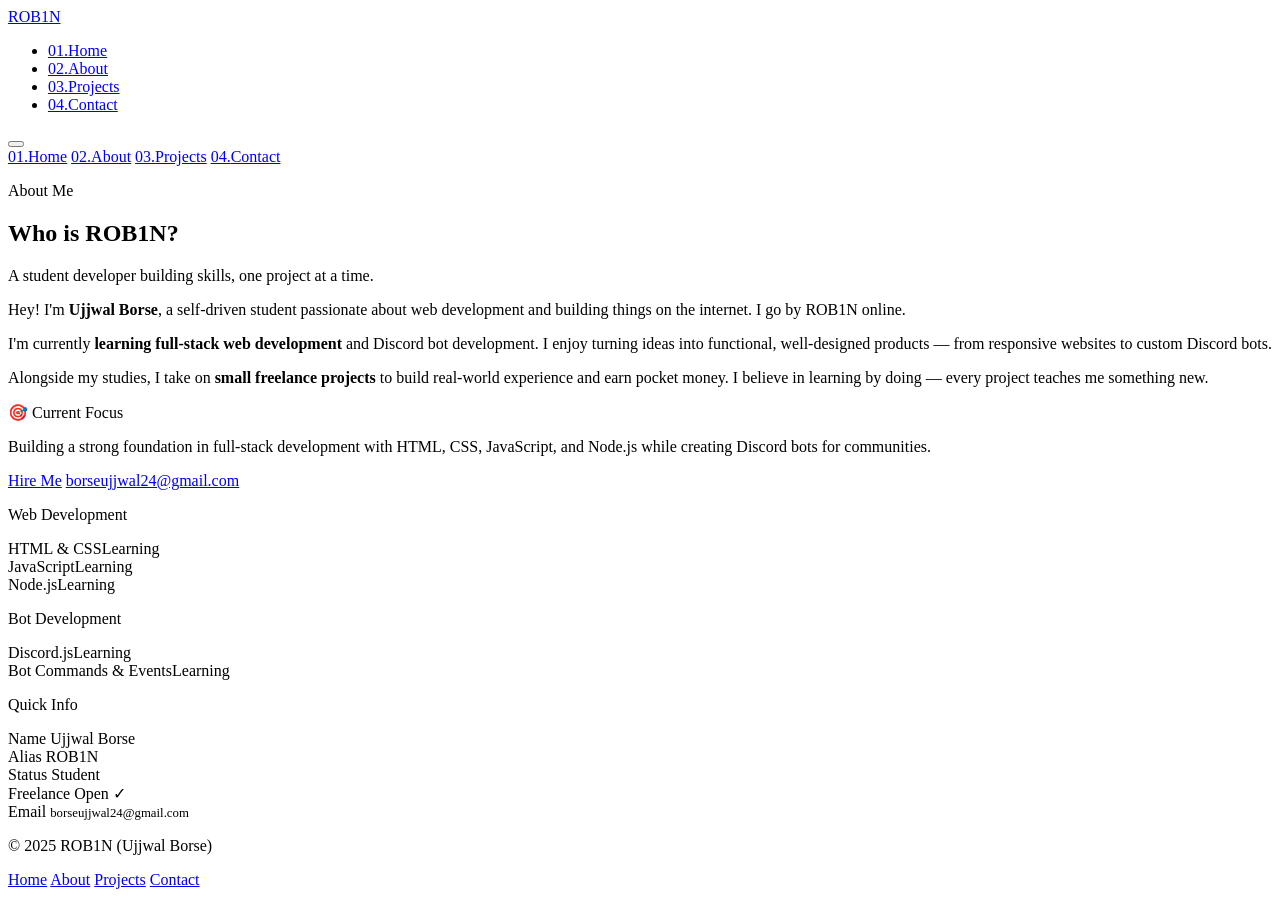
==== about.html @ 7a42dc12 "Add files via upload" ====
<!DOCTYPE html>
<html lang="en">
<head>
  <meta charset="UTF-8" />
  <meta name="viewport" content="width=device-width, initial-scale=1.0" />
  <meta name="description" content="About ROB1N — Ujjwal Borse, student learning full-stack web development and Discord bot development." />
  <title>About — ROB1N</title>

  <link rel="icon" type="image/svg+xml" href="data:image/svg+xml,<svg xmlns='http://www.w3.org/2000/svg' viewBox='0 0 32 32'><rect width='32' height='32' rx='6' fill='%23050810'/><text x='50%25' y='54%25' dominant-baseline='middle' text-anchor='middle' font-size='18' font-family='monospace' fill='%2300f5c4'>R</text></svg>" />

  <link rel="stylesheet" href="../css/index.css" />
  <link rel="stylesheet" href="../css/about.css" />
</head>
<body>

  <!-- Navigation -->
  <nav class="nav" role="navigation" aria-label="Main navigation">
    <div class="nav-inner">
      <a href="index.html" class="nav-logo" aria-label="ROB1N Home">ROB1N</a>
      <ul class="nav-links" role="list">
        <li><a href="home.html"     class="nav-link"><span class="num">01.</span>Home</a></li>
        <li><a href="about.html"    class="nav-link active"><span class="num">02.</span>About</a></li>
        <li><a href="projects.html" class="nav-link"><span class="num">03.</span>Projects</a></li>
        <li><a href="contact.html"  class="nav-link"><span class="num">04.</span>Contact</a></li>
      </ul>
      <button class="nav-toggle" aria-label="Toggle navigation" aria-expanded="false">
        <span></span><span></span><span></span>
      </button>
    </div>
  </nav>

  <div class="nav-mobile">
    <a href="home.html"     class="nav-link"><span class="num">01.</span>Home</a>
    <a href="about.html"    class="nav-link active"><span class="num">02.</span>About</a>
    <a href="projects.html" class="nav-link"><span class="num">03.</span>Projects</a>
    <a href="contact.html"  class="nav-link"><span class="num">04.</span>Contact</a>
  </div>

  <!-- Page -->
  <div class="page-wrapper">
    <section id="about" class="section">
      <div class="container">

        <div class="animate-up delay-1">
          <p class="section-label">About Me</p>
          <h1 class="section-title">Who is ROB1N?</h1>
          <p class="section-subtitle">A student developer building skills, one project at a time.</p>
        </div>

        <div class="about-grid">

          <!-- Left: Bio -->
          <div class="about-bio animate-up delay-2">
            <p>
              Hey! I'm <strong>Ujjwal Borse</strong>, a self-driven student passionate about web development
              and building things on the internet. I go by <span class="highlight">ROB1N</span> online.
            </p>
            <p>
              I'm currently <strong>learning full-stack web development</strong> and
              <span class="highlight-purple">Discord bot development</span>. I enjoy turning ideas into
              functional, well-designed products — from responsive websites to custom Discord bots.
            </p>
            <p>
              Alongside my studies, I take on <strong>small freelance projects</strong> to build
              real-world experience and earn pocket money. I believe in learning by doing — every
              project teaches me something new.
            </p>

            <div class="about-focus">
              <p class="focus-label">🎯 Current Focus</p>
              <p class="focus-text">
                Building a strong foundation in full-stack development with HTML, CSS, JavaScript,
                and Node.js while creating Discord bots for communities.
              </p>
            </div>

            <div class="about-cta">
              <a href="contact.html" class="btn btn-primary">Hire Me</a>
              <a href="mailto:borseujjwal24@gmail.com" class="btn btn-outline">
                borseujjwal24@gmail.com
              </a>
            </div>
          </div>

          <!-- Right: Skills + Info -->
          <div class="about-right animate-up delay-3">

            <div class="skills-block">
              <p class="skills-block-title">Web Development</p>
              <div class="skills-list" style="flex-direction:column;gap:14px;">
                <div class="skill-item">
                  <div class="skill-row"><span class="skill-name">HTML & CSS</span><span class="skill-level">Learning</span></div>
                  <div class="skill-bar-track"><div class="skill-bar-fill" style="--w:75%" data-width="75"></div></div>
                </div>
                <div class="skill-item">
                  <div class="skill-row"><span class="skill-name">JavaScript</span><span class="skill-level">Learning</span></div>
                  <div class="skill-bar-track"><div class="skill-bar-fill" style="--w:60%" data-width="60"></div></div>
                </div>
                <div class="skill-item">
                  <div class="skill-row"><span class="skill-name">Node.js</span><span class="skill-level">Learning</span></div>
                  <div class="skill-bar-track"><div class="skill-bar-fill" style="--w:50%" data-width="50"></div></div>
                </div>
              </div>
            </div>

            <div class="skills-block">
              <p class="skills-block-title">Bot Development</p>
              <div class="skills-list" style="flex-direction:column;gap:14px;">
                <div class="skill-item">
                  <div class="skill-row"><span class="skill-name">Discord.js</span><span class="skill-level">Learning</span></div>
                  <div class="skill-bar-track"><div class="skill-bar-fill purple" style="--w:65%" data-width="65"></div></div>
                </div>
                <div class="skill-item">
                  <div class="skill-row"><span class="skill-name">Bot Commands & Events</span><span class="skill-level">Learning</span></div>
                  <div class="skill-bar-track"><div class="skill-bar-fill purple" style="--w:55%" data-width="55"></div></div>
                </div>
              </div>
            </div>

            <div class="skills-block">
              <p class="skills-block-title">Quick Info</p>
              <div class="info-list">
                <div class="info-row">
                  <span class="info-label">Name</span>
                  <span class="info-value">Ujjwal Borse</span>
                </div>
                <div class="info-row">
                  <span class="info-label">Alias</span>
                  <span class="info-value accent">ROB1N</span>
                </div>
                <div class="info-row">
                  <span class="info-label">Status</span>
                  <span class="info-value">Student</span>
                </div>
                <div class="info-row">
                  <span class="info-label">Freelance</span>
                  <span class="info-value accent">Open ✓</span>
                </div>
                <div class="info-row">
                  <span class="info-label">Email</span>
                  <span class="info-value" style="font-size:0.8rem;">borseujjwal24@gmail.com</span>
                </div>
              </div>
            </div>

          </div>
        </div>
      </div>
    </section>

    <!-- Footer -->
    <footer class="site-footer">
      <div class="container">
        <div class="footer-inner">
          <p class="footer-copy">© 2025 <span>ROB1N</span> (Ujjwal Borse)</p>
          <nav class="footer-links">
            <a href="home.html"     class="footer-link">Home</a>
            <a href="about.html"    class="footer-link">About</a>
            <a href="projects.html" class="footer-link">Projects</a>
            <a href="contact.html"  class="footer-link">Contact</a>
          </nav>
        </div>
      </div>
    </footer>
  </div>

  <script src="../js/index.js"></script>
  <script src="../js/about.js"></script>
</body>
</html>
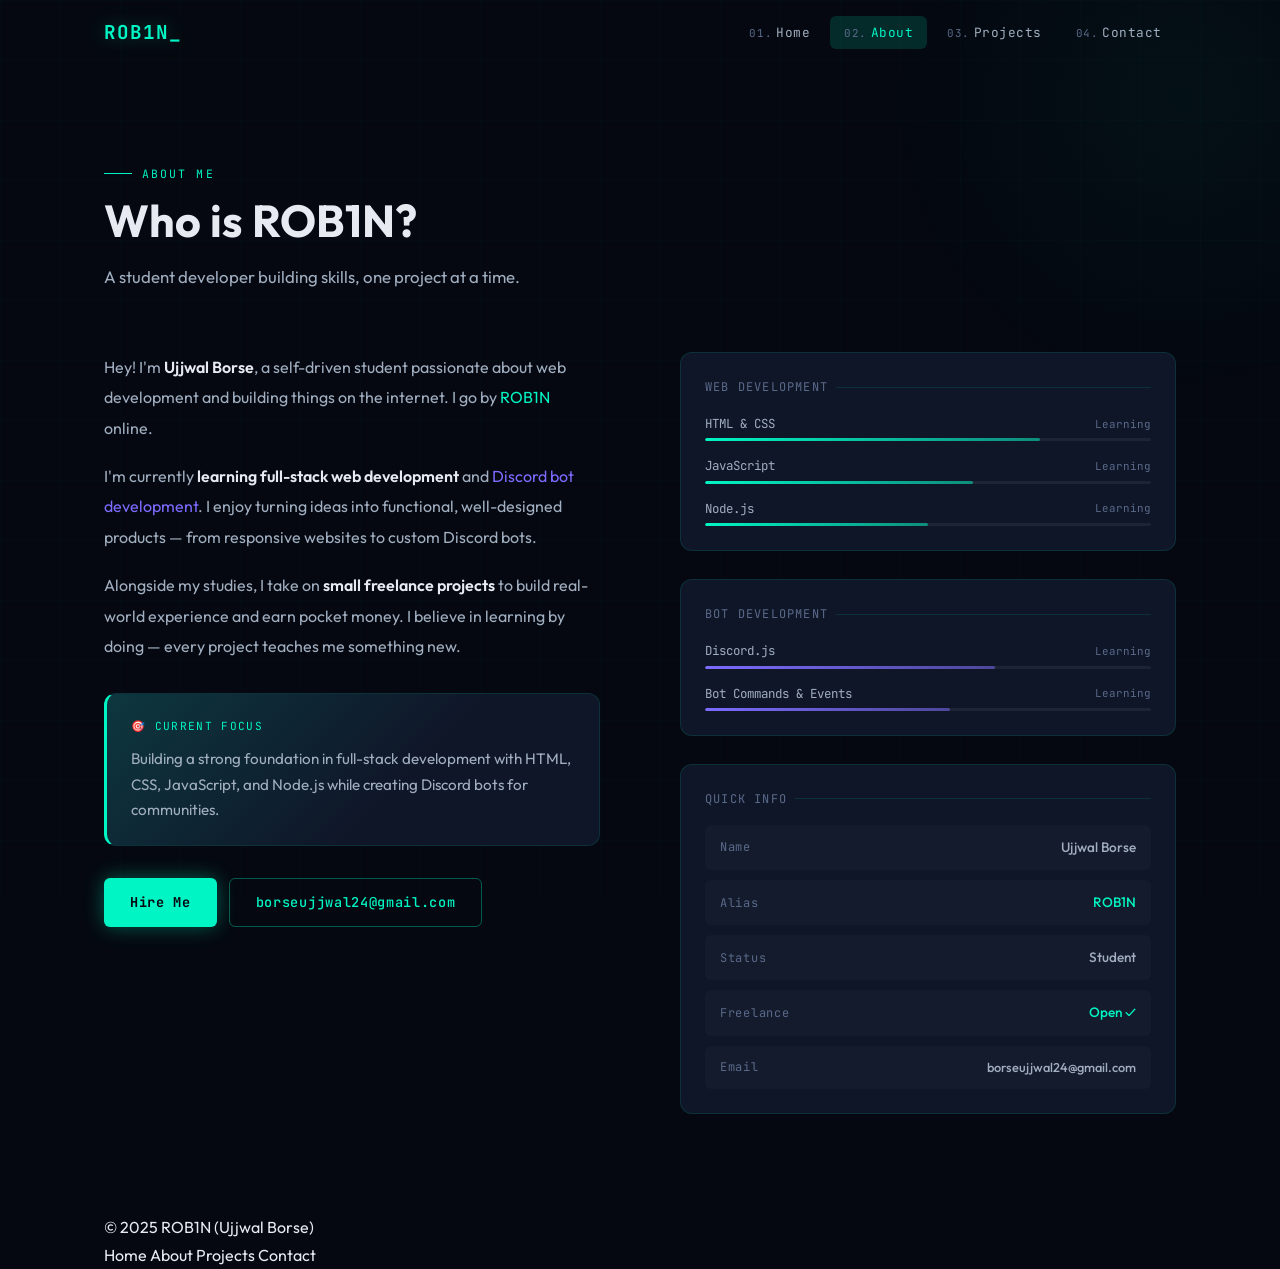
==== commit e64186bb: "Update about.html" ====
--- a/about.html
+++ b/about.html
@@ -8,8 +8,8 @@
 
   <link rel="icon" type="image/svg+xml" href="data:image/svg+xml,<svg xmlns='http://www.w3.org/2000/svg' viewBox='0 0 32 32'><rect width='32' height='32' rx='6' fill='%23050810'/><text x='50%25' y='54%25' dominant-baseline='middle' text-anchor='middle' font-size='18' font-family='monospace' fill='%2300f5c4'>R</text></svg>" />
 
-  <link rel="stylesheet" href="../css/index.css" />
-  <link rel="stylesheet" href="../css/about.css" />
+  <link rel="stylesheet" href="index.css" />
+  <link rel="stylesheet" href="about.css" />
 </head>
 <body>
 
@@ -164,7 +164,7 @@
     </footer>
   </div>
 
-  <script src="../js/index.js"></script>
-  <script src="../js/about.js"></script>
+  <script src="index.js"></script>
+  <script src="about.js"></script>
 </body>
 </html>
--- a/index.css
+++ b/index.css
@@ -0,0 +1,498 @@
+/* ================================================
+   WEBDEVROB1N — Global Styles (index.css)
+   ================================================ */
+
+@import url('https://fonts.googleapis.com/css2?family=JetBrains+Mono:wght@300;400;500;600;700&family=Outfit:wght@300;400;500;600;700&display=swap');
+
+/* ── Design Tokens ── */
+:root {
+  --bg-primary:    #050810;
+  --bg-secondary:  #0b1020;
+  --bg-card:       #0f1628;
+  --bg-card-hover: #141d35;
+  --border:        rgba(0, 245, 196, 0.12);
+  --border-hover:  rgba(0, 245, 196, 0.35);
+
+  --accent:        #00f5c4;
+  --accent-dim:    rgba(0, 245, 196, 0.15);
+  --accent-glow:   rgba(0, 245, 196, 0.35);
+  --purple:        #7c6bff;
+  --purple-dim:    rgba(124, 107, 255, 0.15);
+
+  --text-primary:  #e8eaf2;
+  --text-secondary:#a0aec0;
+  --text-muted:    #5a6a8a;
+
+  --font-mono:     'JetBrains Mono', monospace;
+  --font-body:     'Outfit', sans-serif;
+
+  --radius-sm:     6px;
+  --radius-md:     12px;
+  --radius-lg:     20px;
+
+  --shadow-glow:   0 0 30px rgba(0, 245, 196, 0.12);
+  --shadow-card:   0 4px 24px rgba(0, 0, 0, 0.4);
+  --shadow-hover:  0 8px 40px rgba(0, 245, 196, 0.15);
+
+  --transition:    all 0.3s cubic-bezier(0.4, 0, 0.2, 1);
+  --transition-fast: all 0.15s ease;
+}
+
+/* ── Reset ── */
+*, *::before, *::after {
+  box-sizing: border-box;
+  margin: 0;
+  padding: 0;
+}
+
+html {
+  scroll-behavior: smooth;
+  font-size: 16px;
+}
+
+body {
+  background-color: var(--bg-primary);
+  color: var(--text-primary);
+  font-family: var(--font-body);
+  font-weight: 400;
+  line-height: 1.7;
+  min-height: 100vh;
+  overflow-x: hidden;
+}
+
+/* Subtle grid bg texture */
+body::before {
+  content: '';
+  position: fixed;
+  inset: 0;
+  background-image:
+    linear-gradient(rgba(0, 245, 196, 0.02) 1px, transparent 1px),
+    linear-gradient(90deg, rgba(0, 245, 196, 0.02) 1px, transparent 1px);
+  background-size: 60px 60px;
+  pointer-events: none;
+  z-index: 0;
+}
+
+/* Ambient glow blobs */
+body::after {
+  content: '';
+  position: fixed;
+  top: -200px;
+  right: -200px;
+  width: 600px;
+  height: 600px;
+  background: radial-gradient(circle, rgba(0, 245, 196, 0.04) 0%, transparent 70%);
+  pointer-events: none;
+  z-index: 0;
+}
+
+a {
+  color: inherit;
+  text-decoration: none;
+}
+
+img {
+  max-width: 100%;
+  display: block;
+}
+
+ul, ol {
+  list-style: none;
+}
+
+/* ── Scrollbar ── */
+::-webkit-scrollbar {
+  width: 6px;
+}
+::-webkit-scrollbar-track {
+  background: var(--bg-primary);
+}
+::-webkit-scrollbar-thumb {
+  background: var(--border-hover);
+  border-radius: 3px;
+}
+::-webkit-scrollbar-thumb:hover {
+  background: var(--accent);
+}
+
+/* ── Typography helpers ── */
+.mono {
+  font-family: var(--font-mono);
+}
+
+.text-accent {
+  color: var(--accent);
+}
+
+.text-purple {
+  color: var(--purple);
+}
+
+.text-muted {
+  color: var(--text-muted);
+}
+
+/* ── Container ── */
+.container {
+  width: 100%;
+  max-width: 1120px;
+  margin: 0 auto;
+  padding: 0 24px;
+}
+
+/* ── Section base ── */
+.section {
+  position: relative;
+  z-index: 1;
+  padding: 100px 0;
+}
+
+.section-label {
+  font-family: var(--font-mono);
+  font-size: 0.72rem;
+  letter-spacing: 0.18em;
+  text-transform: uppercase;
+  color: var(--accent);
+  margin-bottom: 10px;
+  display: flex;
+  align-items: center;
+  gap: 10px;
+}
+
+.section-label::before {
+  content: '';
+  display: inline-block;
+  width: 28px;
+  height: 1px;
+  background: var(--accent);
+}
+
+.section-title {
+  font-family: var(--font-body);
+  font-size: clamp(2rem, 4vw, 2.8rem);
+  font-weight: 700;
+  color: var(--text-primary);
+  line-height: 1.2;
+  margin-bottom: 16px;
+}
+
+.section-subtitle {
+  color: var(--text-secondary);
+  font-size: 1.05rem;
+  max-width: 520px;
+}
+
+/* ── Buttons ── */
+.btn {
+  display: inline-flex;
+  align-items: center;
+  gap: 8px;
+  padding: 12px 26px;
+  border-radius: var(--radius-sm);
+  font-family: var(--font-mono);
+  font-size: 0.85rem;
+  font-weight: 500;
+  letter-spacing: 0.05em;
+  border: none;
+  cursor: pointer;
+  transition: var(--transition);
+  position: relative;
+  overflow: hidden;
+}
+
+.btn::before {
+  content: '';
+  position: absolute;
+  inset: 0;
+  background: rgba(255,255,255,0.08);
+  opacity: 0;
+  transition: var(--transition-fast);
+}
+
+.btn:hover::before {
+  opacity: 1;
+}
+
+.btn-primary {
+  background: var(--accent);
+  color: var(--bg-primary);
+  font-weight: 700;
+  box-shadow: 0 0 20px var(--accent-glow);
+}
+
+.btn-primary:hover {
+  box-shadow: 0 0 35px var(--accent-glow), 0 4px 20px rgba(0, 245, 196, 0.3);
+  transform: translateY(-2px);
+}
+
+.btn-outline {
+  background: transparent;
+  color: var(--accent);
+  border: 1px solid var(--border-hover);
+}
+
+.btn-outline:hover {
+  border-color: var(--accent);
+  background: var(--accent-dim);
+  transform: translateY(-2px);
+}
+
+/* ── Card base ── */
+.card {
+  background: var(--bg-card);
+  border: 1px solid var(--border);
+  border-radius: var(--radius-md);
+  padding: 28px;
+  transition: var(--transition);
+}
+
+.card:hover {
+  border-color: var(--border-hover);
+  background: var(--bg-card-hover);
+  box-shadow: var(--shadow-hover);
+  transform: translateY(-3px);
+}
+
+/* ── Navigation ── */
+.nav {
+  position: fixed;
+  top: 0;
+  left: 0;
+  right: 0;
+  z-index: 1000;
+  height: 64px;
+  display: flex;
+  align-items: center;
+  transition: var(--transition);
+}
+
+.nav.scrolled {
+  background: rgba(5, 8, 16, 0.92);
+  backdrop-filter: blur(16px);
+  -webkit-backdrop-filter: blur(16px);
+  border-bottom: 1px solid var(--border);
+}
+
+.nav-inner {
+  display: flex;
+  align-items: center;
+  justify-content: space-between;
+  width: 100%;
+  max-width: 1120px;
+  margin: 0 auto;
+  padding: 0 24px;
+}
+
+.nav-logo {
+  font-family: var(--font-mono);
+  font-size: 1.2rem;
+  font-weight: 700;
+  color: var(--accent);
+  letter-spacing: 0.05em;
+  text-shadow: 0 0 20px var(--accent-glow);
+  position: relative;
+}
+
+.nav-logo::after {
+  content: '_';
+  animation: blink 1.2s step-end infinite;
+  color: var(--accent);
+}
+
+@keyframes blink {
+  0%, 100% { opacity: 1; }
+  50% { opacity: 0; }
+}
+
+.nav-links {
+  display: flex;
+  align-items: center;
+  gap: 6px;
+}
+
+.nav-link {
+  font-family: var(--font-mono);
+  font-size: 0.8rem;
+  font-weight: 400;
+  color: var(--text-secondary);
+  padding: 8px 14px;
+  border-radius: var(--radius-sm);
+  letter-spacing: 0.04em;
+  transition: var(--transition-fast);
+  position: relative;
+}
+
+.nav-link:hover,
+.nav-link.active {
+  color: var(--accent);
+  background: var(--accent-dim);
+}
+
+.nav-link span.num {
+  color: var(--text-muted);
+  font-size: 0.68rem;
+  margin-right: 4px;
+}
+
+/* Hamburger */
+.nav-toggle {
+  display: none;
+  flex-direction: column;
+  gap: 5px;
+  cursor: pointer;
+  padding: 6px;
+  background: none;
+  border: none;
+  z-index: 100;
+}
+
+.nav-toggle span {
+  display: block;
+  width: 22px;
+  height: 2px;
+  background: var(--text-secondary);
+  border-radius: 2px;
+  transition: var(--transition);
+}
+
+.nav-toggle.open span:nth-child(1) {
+  transform: translateY(7px) rotate(45deg);
+  background: var(--accent);
+}
+.nav-toggle.open span:nth-child(2) {
+  opacity: 0;
+}
+.nav-toggle.open span:nth-child(3) {
+  transform: translateY(-7px) rotate(-45deg);
+  background: var(--accent);
+}
+
+/* Mobile drawer */
+.nav-mobile {
+  display: none;
+  position: fixed;
+  top: 64px;
+  left: 0;
+  right: 0;
+  background: rgba(5, 8, 16, 0.97);
+  backdrop-filter: blur(20px);
+  border-bottom: 1px solid var(--border);
+  padding: 16px 24px 24px;
+  flex-direction: column;
+  gap: 4px;
+  z-index: 999;
+  transform: translateY(-10px);
+  opacity: 0;
+  transition: var(--transition);
+  pointer-events: none;
+}
+
+.nav-mobile.open {
+  display: flex;
+  opacity: 1;
+  transform: translateY(0);
+  pointer-events: all;
+}
+
+.nav-mobile .nav-link {
+  font-size: 0.9rem;
+  padding: 12px 16px;
+  border: 1px solid transparent;
+}
+
+.nav-mobile .nav-link:hover {
+  border-color: var(--border);
+}
+
+/* ── Page wrapper ── */
+.page-wrapper {
+  padding-top: 64px;
+}
+
+/* ── Divider ── */
+.divider {
+  width: 100%;
+  height: 1px;
+  background: linear-gradient(90deg, transparent, var(--border), transparent);
+  margin: 0;
+}
+
+/* ── Tag/badge ── */
+.tag {
+  display: inline-flex;
+  align-items: center;
+  font-family: var(--font-mono);
+  font-size: 0.72rem;
+  font-weight: 500;
+  letter-spacing: 0.05em;
+  padding: 4px 10px;
+  border-radius: 4px;
+  background: var(--accent-dim);
+  color: var(--accent);
+  border: 1px solid rgba(0, 245, 196, 0.2);
+}
+
+.tag.purple {
+  background: var(--purple-dim);
+  color: var(--purple);
+  border-color: rgba(124, 107, 255, 0.2);
+}
+
+/* ── Animations ── */
+@keyframes fadeUp {
+  from {
+    opacity: 0;
+    transform: translateY(24px);
+  }
+  to {
+    opacity: 1;
+    transform: translateY(0);
+  }
+}
+
+@keyframes fadeIn {
+  from { opacity: 0; }
+  to   { opacity: 1; }
+}
+
+@keyframes glowPulse {
+  0%, 100% { box-shadow: 0 0 20px var(--accent-glow); }
+  50%       { box-shadow: 0 0 40px rgba(0, 245, 196, 0.5); }
+}
+
+.animate-up {
+  opacity: 0;
+  animation: fadeUp 0.7s ease forwards;
+}
+
+.delay-1 { animation-delay: 0.1s; }
+.delay-2 { animation-delay: 0.2s; }
+.delay-3 { animation-delay: 0.3s; }
+.delay-4 { animation-delay: 0.4s; }
+.delay-5 { animation-delay: 0.5s; }
+.delay-6 { animation-delay: 0.6s; }
+
+/* ── Responsive ── */
+@media (max-width: 768px) {
+  .section {
+    padding: 70px 0;
+  }
+
+  .nav-links {
+    display: none;
+  }
+
+  .nav-toggle {
+    display: flex;
+  }
+
+  .container {
+    padding: 0 18px;
+  }
+}
+
+@media (max-width: 480px) {
+  .section {
+    padding: 56px 0;
+  }
+}
--- a/about.css
+++ b/about.css
@@ -0,0 +1,236 @@
+/* ================================================
+   WEBDEVROB1N — About Styles (about.css)
+   ================================================ */
+
+/* ── About Layout ── */
+.about-grid {
+  display: grid;
+  grid-template-columns: 1fr 1fr;
+  gap: 80px;
+  align-items: start;
+  margin-top: 60px;
+}
+
+/* ── Left: Bio ── */
+.about-bio p {
+  color: var(--text-secondary);
+  font-size: 1rem;
+  line-height: 1.9;
+  margin-bottom: 18px;
+}
+
+.about-bio p:last-child {
+  margin-bottom: 0;
+}
+
+.about-bio strong {
+  color: var(--text-primary);
+  font-weight: 600;
+}
+
+.about-bio .highlight {
+  color: var(--accent);
+}
+
+.about-bio .highlight-purple {
+  color: var(--purple);
+}
+
+/* Current focus card */
+.about-focus {
+  margin-top: 32px;
+  background: var(--bg-card);
+  border: 1px solid var(--border);
+  border-radius: var(--radius-md);
+  padding: 22px 24px;
+  border-left: 3px solid var(--accent);
+  position: relative;
+  overflow: hidden;
+}
+
+.about-focus::before {
+  content: '';
+  position: absolute;
+  top: 0;
+  left: 0;
+  right: 0;
+  bottom: 0;
+  background: linear-gradient(135deg, var(--accent-dim) 0%, transparent 60%);
+  pointer-events: none;
+}
+
+.about-focus .focus-label {
+  font-family: var(--font-mono);
+  font-size: 0.7rem;
+  letter-spacing: 0.12em;
+  color: var(--accent);
+  text-transform: uppercase;
+  margin-bottom: 8px;
+  position: relative;
+}
+
+.about-focus .focus-text {
+  font-size: 0.95rem;
+  color: var(--text-secondary);
+  line-height: 1.7;
+  position: relative;
+}
+
+.about-cta {
+  margin-top: 32px;
+  display: flex;
+  gap: 12px;
+  flex-wrap: wrap;
+}
+
+/* ── Right: Skills & Info ── */
+.about-right {
+  display: flex;
+  flex-direction: column;
+  gap: 28px;
+}
+
+/* Skills block */
+.skills-block {
+  background: var(--bg-card);
+  border: 1px solid var(--border);
+  border-radius: var(--radius-md);
+  padding: 24px;
+  transition: var(--transition);
+}
+
+.skills-block:hover {
+  border-color: var(--border-hover);
+  box-shadow: var(--shadow-hover);
+}
+
+.skills-block-title {
+  font-family: var(--font-mono);
+  font-size: 0.75rem;
+  letter-spacing: 0.1em;
+  text-transform: uppercase;
+  color: var(--text-muted);
+  margin-bottom: 16px;
+  display: flex;
+  align-items: center;
+  gap: 8px;
+}
+
+.skills-block-title::after {
+  content: '';
+  flex: 1;
+  height: 1px;
+  background: var(--border);
+}
+
+.skills-list {
+  display: flex;
+  flex-wrap: wrap;
+  gap: 8px;
+}
+
+/* Skill item with bar */
+.skill-item {
+  display: flex;
+  flex-direction: column;
+  gap: 4px;
+  width: 100%;
+}
+
+.skill-row {
+  display: flex;
+  align-items: center;
+  justify-content: space-between;
+}
+
+.skill-name {
+  font-family: var(--font-mono);
+  font-size: 0.78rem;
+  color: var(--text-secondary);
+}
+
+.skill-level {
+  font-family: var(--font-mono);
+  font-size: 0.68rem;
+  color: var(--text-muted);
+}
+
+.skill-bar-track {
+  width: 100%;
+  height: 3px;
+  background: rgba(255,255,255,0.06);
+  border-radius: 2px;
+  overflow: hidden;
+}
+
+.skill-bar-fill {
+  height: 100%;
+  width: var(--w, 70%);
+  background: linear-gradient(90deg, var(--accent), rgba(0, 245, 196, 0.5));
+  border-radius: 2px;
+  transform-origin: left;
+  transform: scaleX(0);
+  transition: transform 1s cubic-bezier(0.4, 0, 0.2, 1);
+}
+
+.skill-bar-fill.purple {
+  background: linear-gradient(90deg, var(--purple), rgba(124, 107, 255, 0.5));
+}
+
+.skill-bar-fill.animated {
+  transform: scaleX(1);
+}
+
+/* Info list */
+.info-list {
+  display: flex;
+  flex-direction: column;
+  gap: 10px;
+}
+
+.info-row {
+  display: flex;
+  align-items: center;
+  justify-content: space-between;
+  padding: 10px 14px;
+  background: rgba(255,255,255,0.02);
+  border-radius: var(--radius-sm);
+  border: 1px solid transparent;
+  transition: var(--transition-fast);
+}
+
+.info-row:hover {
+  background: var(--accent-dim);
+  border-color: rgba(0, 245, 196, 0.1);
+}
+
+.info-row .info-label {
+  font-family: var(--font-mono);
+  font-size: 0.75rem;
+  color: var(--text-muted);
+  letter-spacing: 0.06em;
+}
+
+.info-row .info-value {
+  font-size: 0.85rem;
+  color: var(--text-secondary);
+  font-weight: 500;
+}
+
+.info-row .info-value.accent {
+  color: var(--accent);
+}
+
+/* ── Responsive ── */
+@media (max-width: 900px) {
+  .about-grid {
+    grid-template-columns: 1fr;
+    gap: 48px;
+  }
+}
+
+@media (max-width: 480px) {
+  .about-cta {
+    flex-direction: column;
+  }
+}
